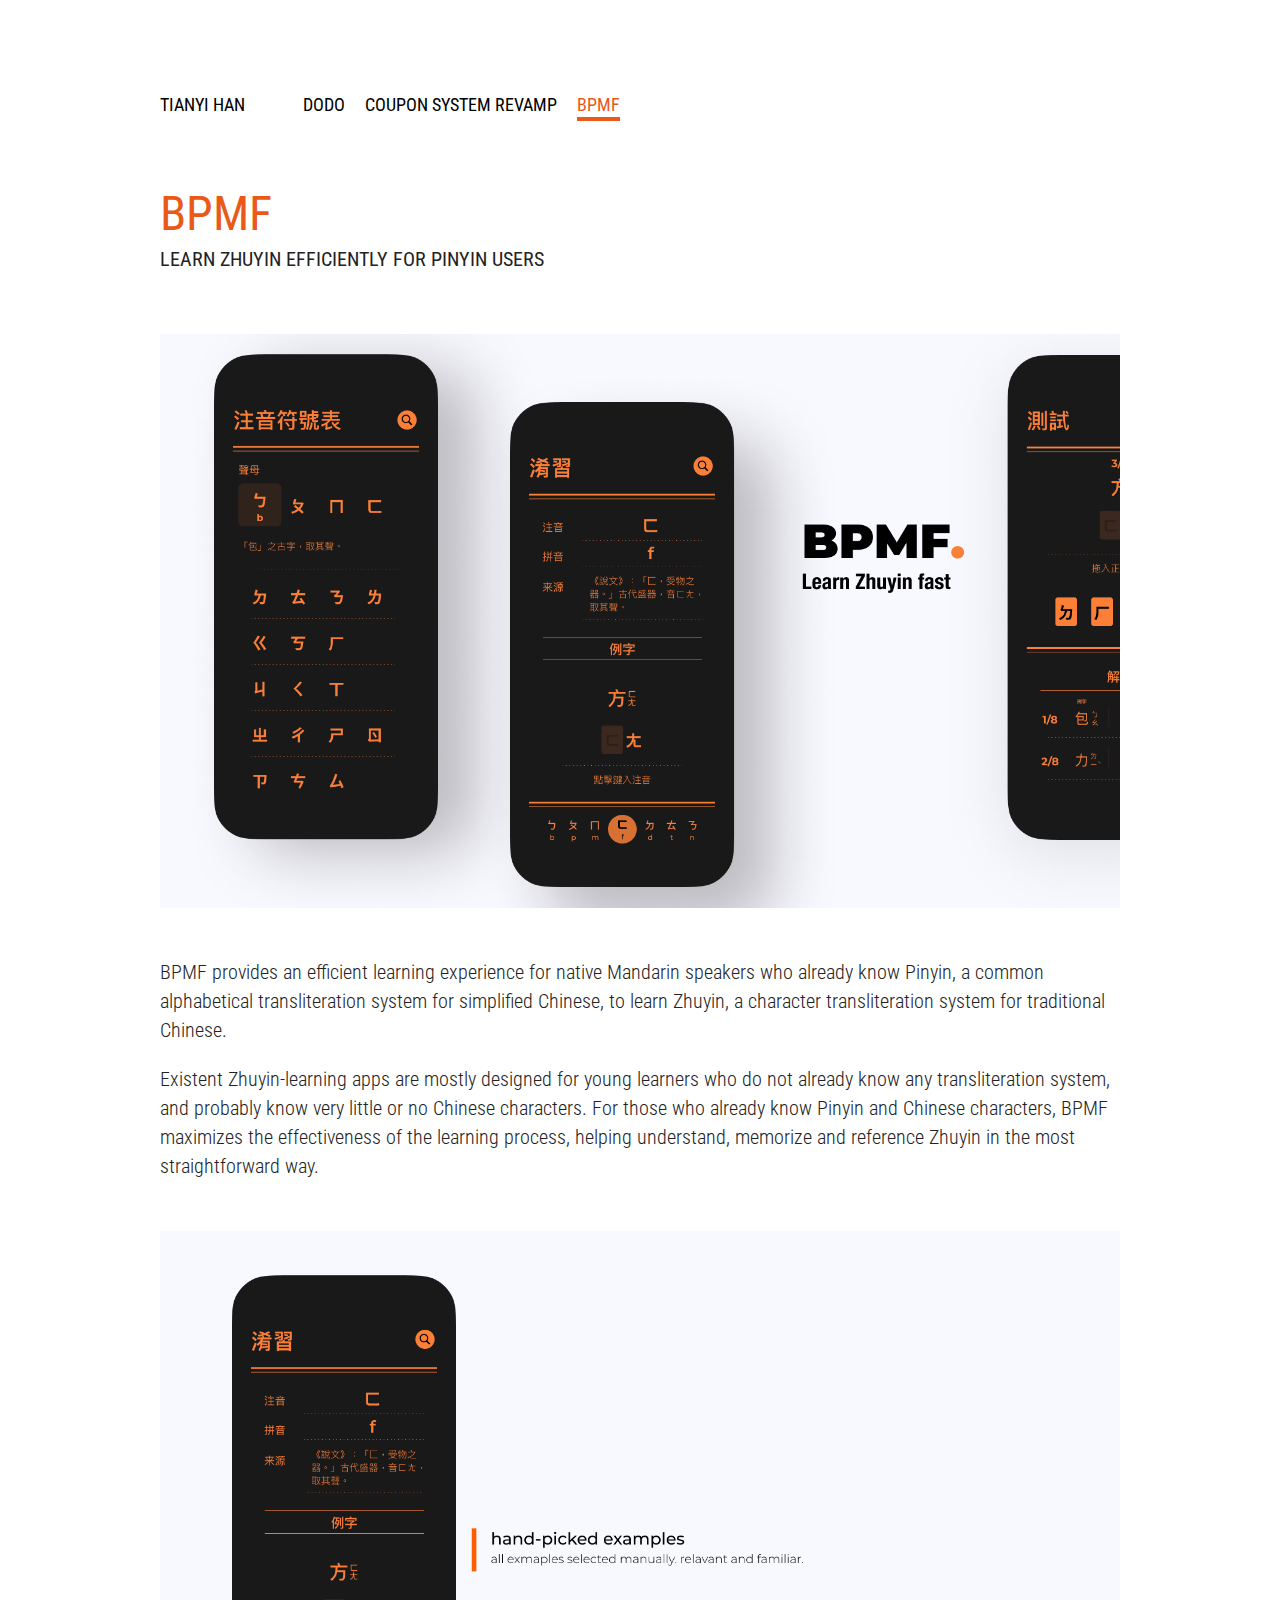
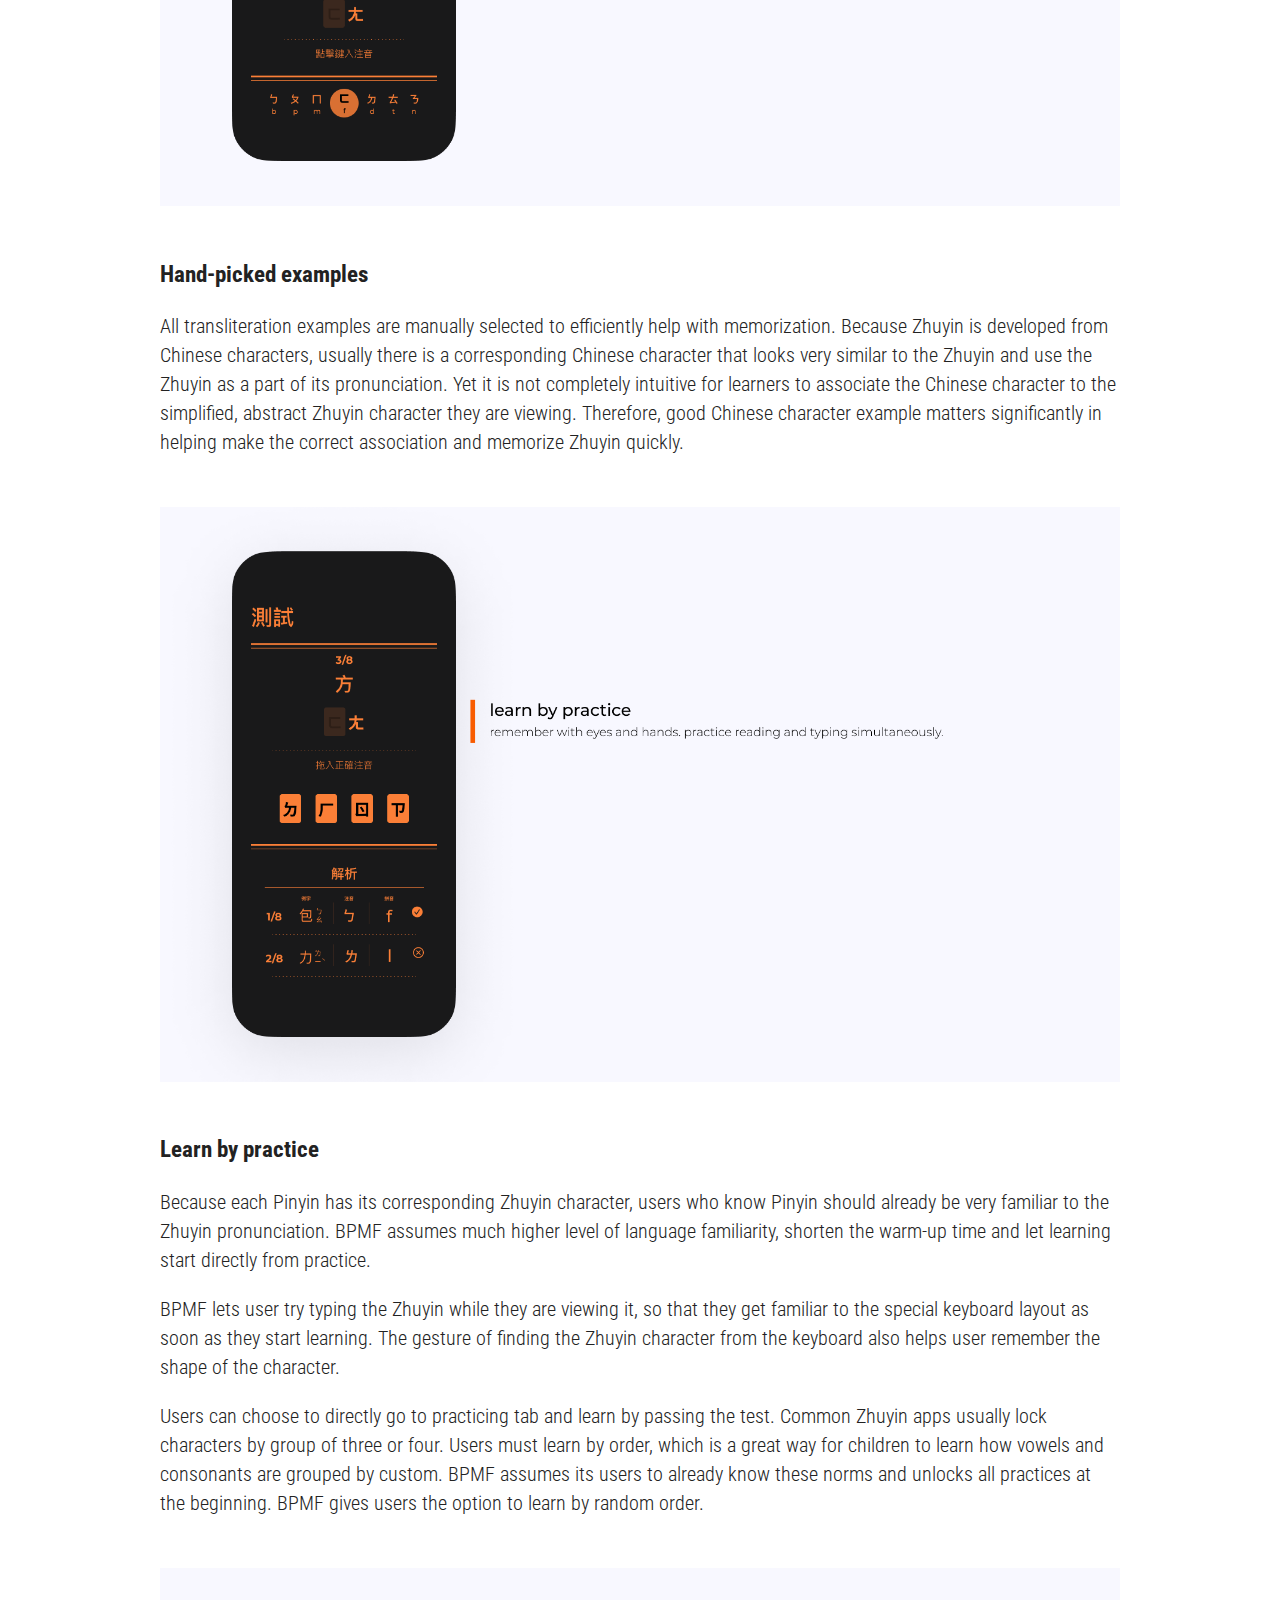
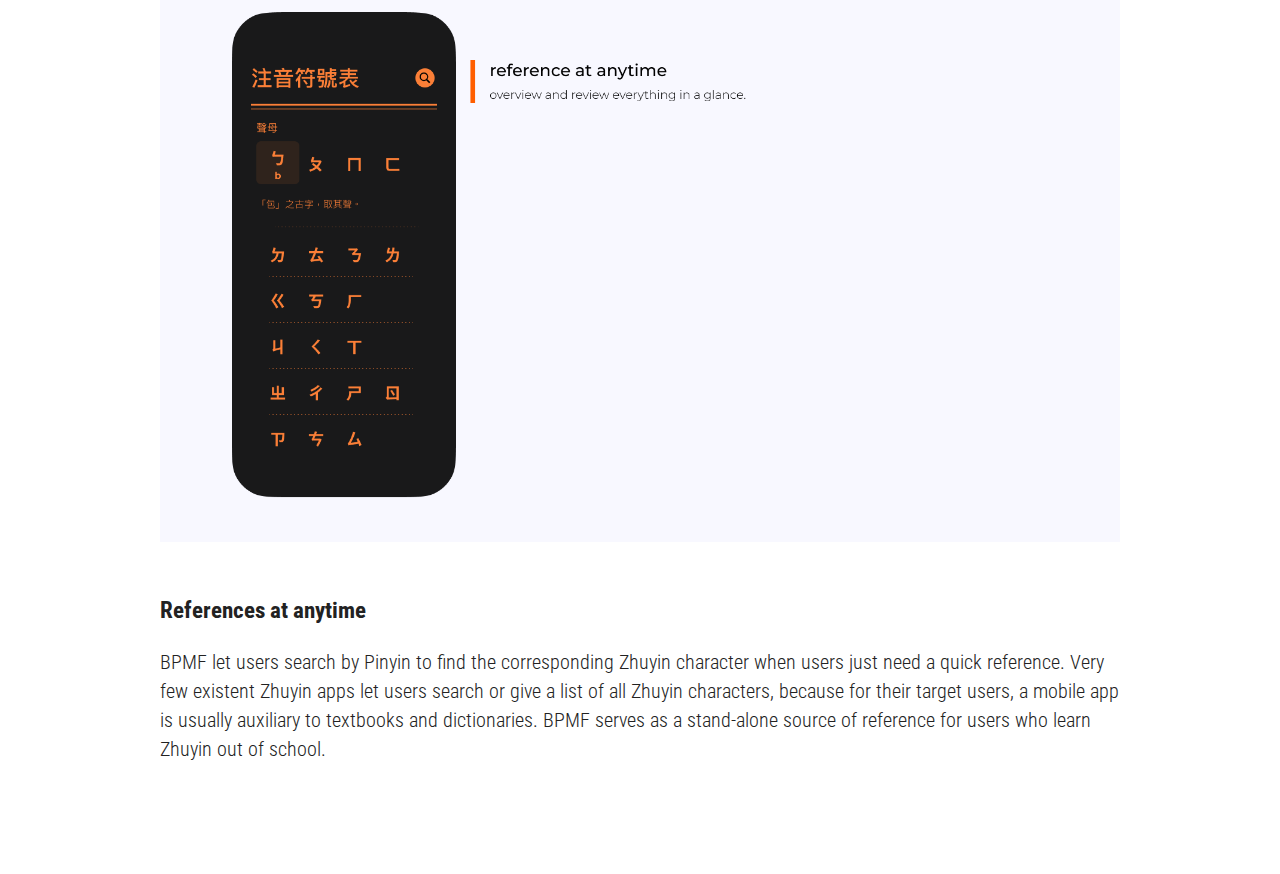
==== bepemefe.html @ 2b5ddfd1 "Added BPMF and Coupon page" ====
<!doctype html>
<html lang="en">
<head>
  <meta charset="utf-8">
  <meta http-equiv="X-UA-Compatible" content="IE=edge,chrome=1">
  <meta name="viewport" content="user-scalable=no, width=device-width">
  <title>BPMF « Tianyi Han</title>

  <link rel="stylesheet" href="style.css?v=0">

  <link rel="preconnect" href="https://fonts.googleapis.com"> 
  <link rel="preconnect" href="https://fonts.gstatic.com" crossorigin> 
  <link href="https://fonts.googleapis.com/css2?family=Roboto+Condensed:wght@300;400&display=swap" rel="stylesheet">
</head>
<body>
  <nav class="top clearfix">
    <h1><a href="index.html"><span class="arrow">← </span>Tianyi Han</a></h1>
    <ul>
      <li><a href="dodo.html">DODO</a></li>
      <li><a href="coupon.html">Coupon System Revamp</a></li>
      <li><a class="current" href="bepemefe.html">BPMF</a></li>
    </ul>
  </nav>

  <article>
    <h1>BPMF</h1>
    <h2>Learn Zhuyin efficiently for Pinyin users</h2>
    <img src="images/BPMF-Cover.png" alt="Cover image with BPMF design mockups for BPMF interfaces.">
    <p>BPMF provides an efficient learning experience for native Mandarin speakers who already know Pinyin, a common alphabetical transliteration system for simplified Chinese, to learn Zhuyin, a character transliteration system for traditional Chinese.</p>
    <p>Existent Zhuyin-learning apps are mostly designed for young learners who do not already know any transliteration system, and probably know very little or no Chinese characters. For those who already know Pinyin and Chinese characters, BPMF maximizes the effectiveness of the learning process, helping understand, memorize and reference Zhuyin in the most straightforward way.</p>
    <img src="images/BPMF-1.png" alt="A design mockup to show BPMF's learning tab interface.">
    <h3>Hand-picked examples</h3>
    <p>All transliteration examples are manually selected to efficiently help with memorization. Because Zhuyin is developed from Chinese characters, usually there is a corresponding Chinese character that looks very similar to the Zhuyin and use the Zhuyin as a part of its pronunciation. Yet it is not completely intuitive for learners to associate the Chinese character to the simplified, abstract Zhuyin character they are viewing. Therefore, good Chinese character example matters significantly in helping make the correct association and memorize Zhuyin quickly.</p>
    <img src="images/BPMF-2.png" alt="A design mockup to show BPMF's practice tab interface.">
    <h3>Learn by practice</h3>
    <p>Because each Pinyin has its corresponding Zhuyin character, users who know Pinyin should already be very familiar to the Zhuyin pronunciation. BPMF assumes much higher level of language familiarity, shorten the warm-up time and let learning start directly from practice.</p>
    <p>BPMF lets user try typing the Zhuyin while they are viewing it, so that they get familiar to the special keyboard layout as soon as they start learning. The gesture of finding the Zhuyin character from the keyboard also helps user remember the shape of the character. </p>
    <p>Users can choose to directly go to practicing tab and learn by passing the test. Common Zhuyin apps usually lock characters by group of three or four. Users must learn by order, which is a great way for children to learn how vowels and consonants are grouped by custom. BPMF assumes its users to already know these norms and unlocks all practices at the beginning. BPMF gives users the option to learn by random order.</p>
    <img src="images/BPMF-3.png" alt="A design mockup to show BPMF's reference tab interface.">
    <h3>References at anytime</h3>
    <p>BPMF let users search by Pinyin to find the corresponding Zhuyin character when users just need a quick reference. Very few existent Zhuyin apps let users search or give a list of all Zhuyin characters, because for their target users, a mobile app is usually auxiliary to textbooks and dictionaries. BPMF serves as a stand-alone source of reference for users who learn Zhuyin out of school.</p>
    </article>
</body>
</html>
---- style.css ----
/* =============================================================================
   HTML5 Boilerplate CSS: h5bp.com/css
   ========================================================================== */

article, aside, details, figcaption, figure, footer, header, hgroup, nav, section { display: block; }
audio, canvas, video { display: inline-block; *display: inline; *zoom: 1; }
audio:not([controls]) { display: none; }
[hidden] { display: none; }

html { font-size: 100%; -webkit-text-size-adjust: 100%; -ms-text-size-adjust: 100%; }
html, button, input, select, textarea { font-family: sans-serif; color: #222; }
body { margin: 0; font-size: 1em; line-height: 1.4; }

::-moz-selection { background: #EA5918; color: rgba(255, 255, 255, 0.85); text-shadow: none; }
::selection { background: #EA5918; color: rgba(255, 255, 255, 0.85); text-shadow: none; }

a { color: #EA5918; text-decoration: none; }
a:visited { color: #EA5918; }
a:hover { color: #FF8938; }
a:focus { outline: thin dotted; }
a:hover, a:active { outline: 0; }

abbr[title] { border-bottom: 1px dotted; text-decoration: none; cursor: help; }
b, strong { font-weight: bold; }
blockquote { margin: 1em 40px; }
dfn { font-style: italic; }
hr { display: block; height: 1px; border: 0; border-top: 1px solid #ccc; margin: 1em 0; padding: 0; }
ins { background: #ff9; color: #000; text-decoration: none; }
mark { background: #ff0; color: #000; font-style: italic; font-weight: bold; }
pre, code, kbd, samp { font-family: monospace, serif; _font-family: 'courier new', monospace; font-size: 1em; }
pre { white-space: pre; white-space: pre-wrap; word-wrap: break-word; }
q { quotes: none; }
q:before, q:after { content: ""; content: none; }
small { font-size: 85%; }

sub, sup { font-size: 75%; line-height: 0; position: relative; vertical-align: baseline; }
sup { top: -0.5em; }
sub { bottom: -0.25em; }

ul, ol { margin: 1em 0; padding: 0 0 0 40px; }
dd { margin: 0 0 0 40px; }
nav ul, nav ol { list-style: none; list-style-image: none; margin: 0; padding: 0; }

img { border: 0; -ms-interpolation-mode: bicubic; vertical-align: middle; }

svg:not(:root) { overflow: hidden; }

figure { margin: 0; }

form { margin: 0; }
fieldset { border: 0; margin: 0; padding: 0; }
label { cursor: pointer; }
legend { border: 0; *margin-left: -7px; padding: 0; white-space: normal; }
button, input, select, textarea { font-size: 100%; margin: 0; vertical-align: baseline; *vertical-align: middle; }
button, input { line-height: normal; }
button, input[type="button"], input[type="reset"], input[type="submit"] { cursor: pointer; -webkit-appearance: button; *overflow: visible; }
button[disabled], input[disabled] { cursor: default; }
input[type="checkbox"], input[type="radio"] { box-sizing: border-box; padding: 0; *width: 13px; *height: 13px; }
input[type="search"] { -webkit-appearance: textfield; -moz-box-sizing: content-box; -webkit-box-sizing: content-box; box-sizing: content-box; }
input[type="search"]::-webkit-search-decoration, input[type="search"]::-webkit-search-cancel-button { -webkit-appearance: none; }
button::-moz-focus-inner, input::-moz-focus-inner { border: 0; padding: 0; }
textarea { overflow: auto; vertical-align: top; resize: vertical; }
input:valid, textarea:valid {  }
input:invalid, textarea:invalid { background-color: #f0dddd; }

table { border-collapse: collapse; border-spacing: 0; }
td { vertical-align: top; }


/* ===== Primary Styles ========================================================
   Author: Tianyi Han
   ========================================================================== */
html {
  width: 100%;
  height: 100%;
}

body {
  width: auto;
  max-width: 960px;
  margin: auto;
  padding: 90px;
  font-family: 'Roboto Condensed', system-ui, sans-serif;
  font-weight: 300;
  font-size: 20px;
  line-height: 29px;
}

body#index {
  display: flex;
  height: 100%;
  align-items: center;
  padding-top: 0;
  padding-bottom: 0;
}

nav {
  font-weight: 400;
  text-transform: uppercase;
}
nav h1 {
  float: left;
  margin: 0;
  color: #EA5918;
  font-size: 48px;
  font-weight: 400;
}
nav.top h1 {
  font-size: 18px;
}
nav ul {
  float: left;
  margin: 0 0 0 48px;
}
nav li {
  list-style: none;
  padding: 0;
  margin: 2px 20px 0px 36px;
  float: left;
  font-size: 24px;
}
nav.top li {
  font-size: 18px;
  margin: 2px 10px 0px 10px;
  margin-top: 0;
}
nav a {
  padding: 2px 8px;
}
nav a,
nav a:hover,
nav a:visited {
  color: black;
}
nav.top a {
  padding: 2px 0;
}
nav.top a .arrow {
  display: none;
}
nav.top a.current {
  color: #EA5918;
  border-bottom: 4px solid #EA5918;
}
nav a:hover {
  border-bottom: 4px solid #EA5918;
}

article {
  margin-top: 80px;
}
article h1 {
  color: #EA5918;
  font-weight: 400;
  text-transform: uppercase;
  font-size: 48px;
  margin: 0;
}
article h2 {
  font-weight: 400;
  text-transform: uppercase;
  font-size: 20px;
  margin-bottom: 30px;
}
article img {
  width: 100%;
  margin: 1.5em 0;
}


/* =============================================================================
   Media Queries
   ========================================================================== */

@media only screen and (max-width: 960px) {
}

@media only screen and (max-width: 600px) {
  body {
    font-size: 18px;
    line-height: 26px;
    padding: 30px;
  }
  nav h1 {
    float: unset;
    font-size: 24px;
    margin-bottom: 40px;
  }
  nav ul {
    float: unset;
    margin: 0;
    text-indent: 0;
  }
  nav li {
    float: unset;
    font-size: 18px;
    margin: 8px 0;
  }
  nav a {
    padding: 2px 0;
  }
  nav.top a .arrow {
    display: unset;
  }
  nav.top ul {
    display: none;
  }

  article {
    margin-top: 40px;
  }
  article h1 {
    font-size: 28px;
  }
  article h2 {
    font-size: 14px;
    margin-top: 0;
  }
}

/* Touch Screen */
@media (pointer: coarse) {
}

@media (prefers-color-scheme:dark) {
}

/* =============================================================================
   Non-Semantic Helper Classes
   ========================================================================== */

.ir { display: block; border: 0; text-indent: -999em; overflow: hidden; background-color: transparent; background-repeat: no-repeat; text-align: left; direction: ltr; *line-height: 0; }
.ir br { display: none; }
.hidden { display: none !important; visibility: hidden; }
.visuallyhidden { border: 0; clip: rect(0 0 0 0); height: 1px; margin: -1px; overflow: hidden; padding: 0; position: absolute; width: 1px; }
.visuallyhidden.focusable:active, .visuallyhidden.focusable:focus { clip: auto; height: auto; margin: 0; overflow: visible; position: static; width: auto; }
.invisible { visibility: hidden; }
.clearfix:before, .clearfix:after { content: ""; display: table; }
.clearfix:after { clear: both; }
.clearfix { *zoom: 1; }

/* =============================================================================
   Print Styles
   ========================================================================== */

@media print {
  * { background: transparent !important; color: black !important; box-shadow:none !important; text-shadow: none !important; filter:none !important; -ms-filter: none !important; } /* Black prints faster: h5bp.com/s */
  a, a:visited { text-decoration: underline; }
  a[href]:after { content: " (" attr(href) ")"; }
  abbr[title]:after { content: " (" attr(title) ")"; }
  .ir a:after, a[href^="javascript:"]:after, a[href^="#"]:after { content: ""; }  /* Don't show links for images, or javascript/internal links */
  pre, blockquote { border: 1px solid #999; page-break-inside: avoid; }
  thead { display: table-header-group; } /* h5bp.com/t */
  tr, img { page-break-inside: avoid; }
  img { max-width: 100% !important; }
  @page { margin: 0.5cm; }
  p, h2, h3 { orphans: 3; widows: 3; }
  h2, h3 { page-break-after: avoid; }
}
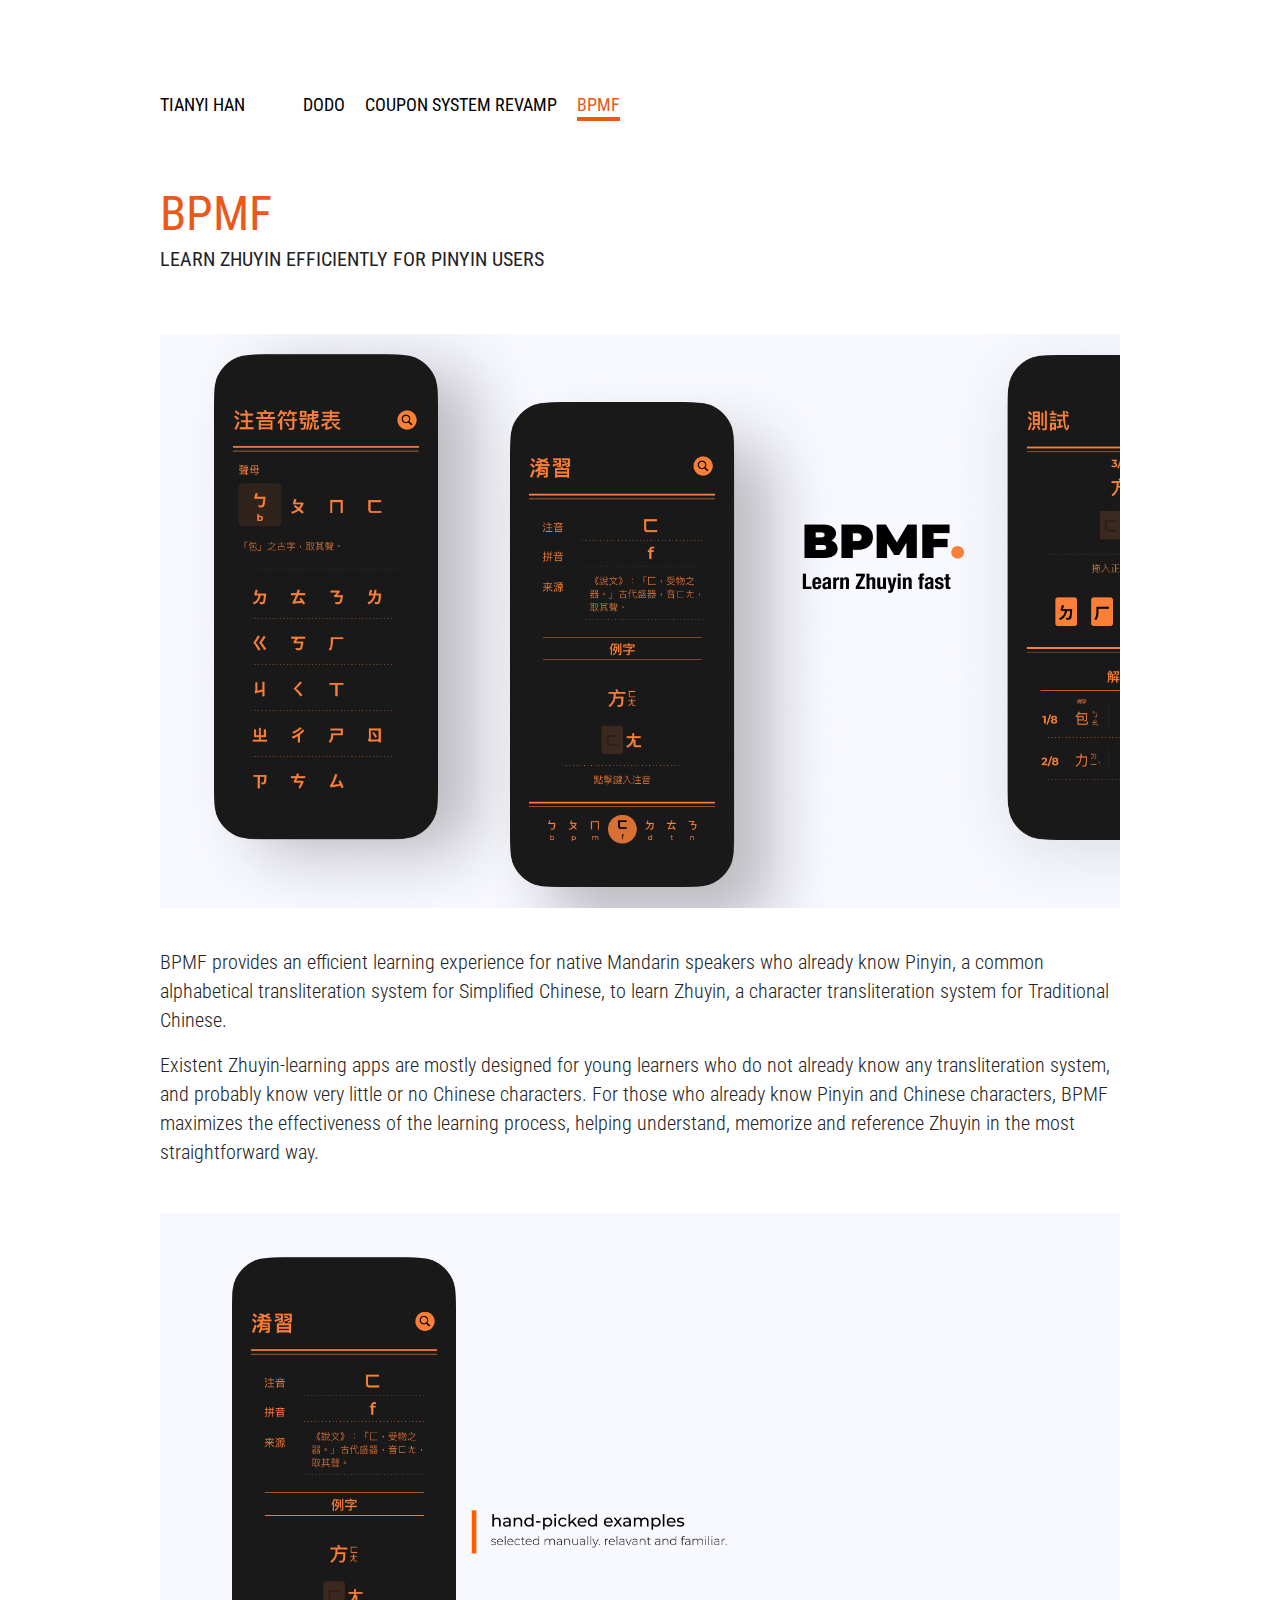
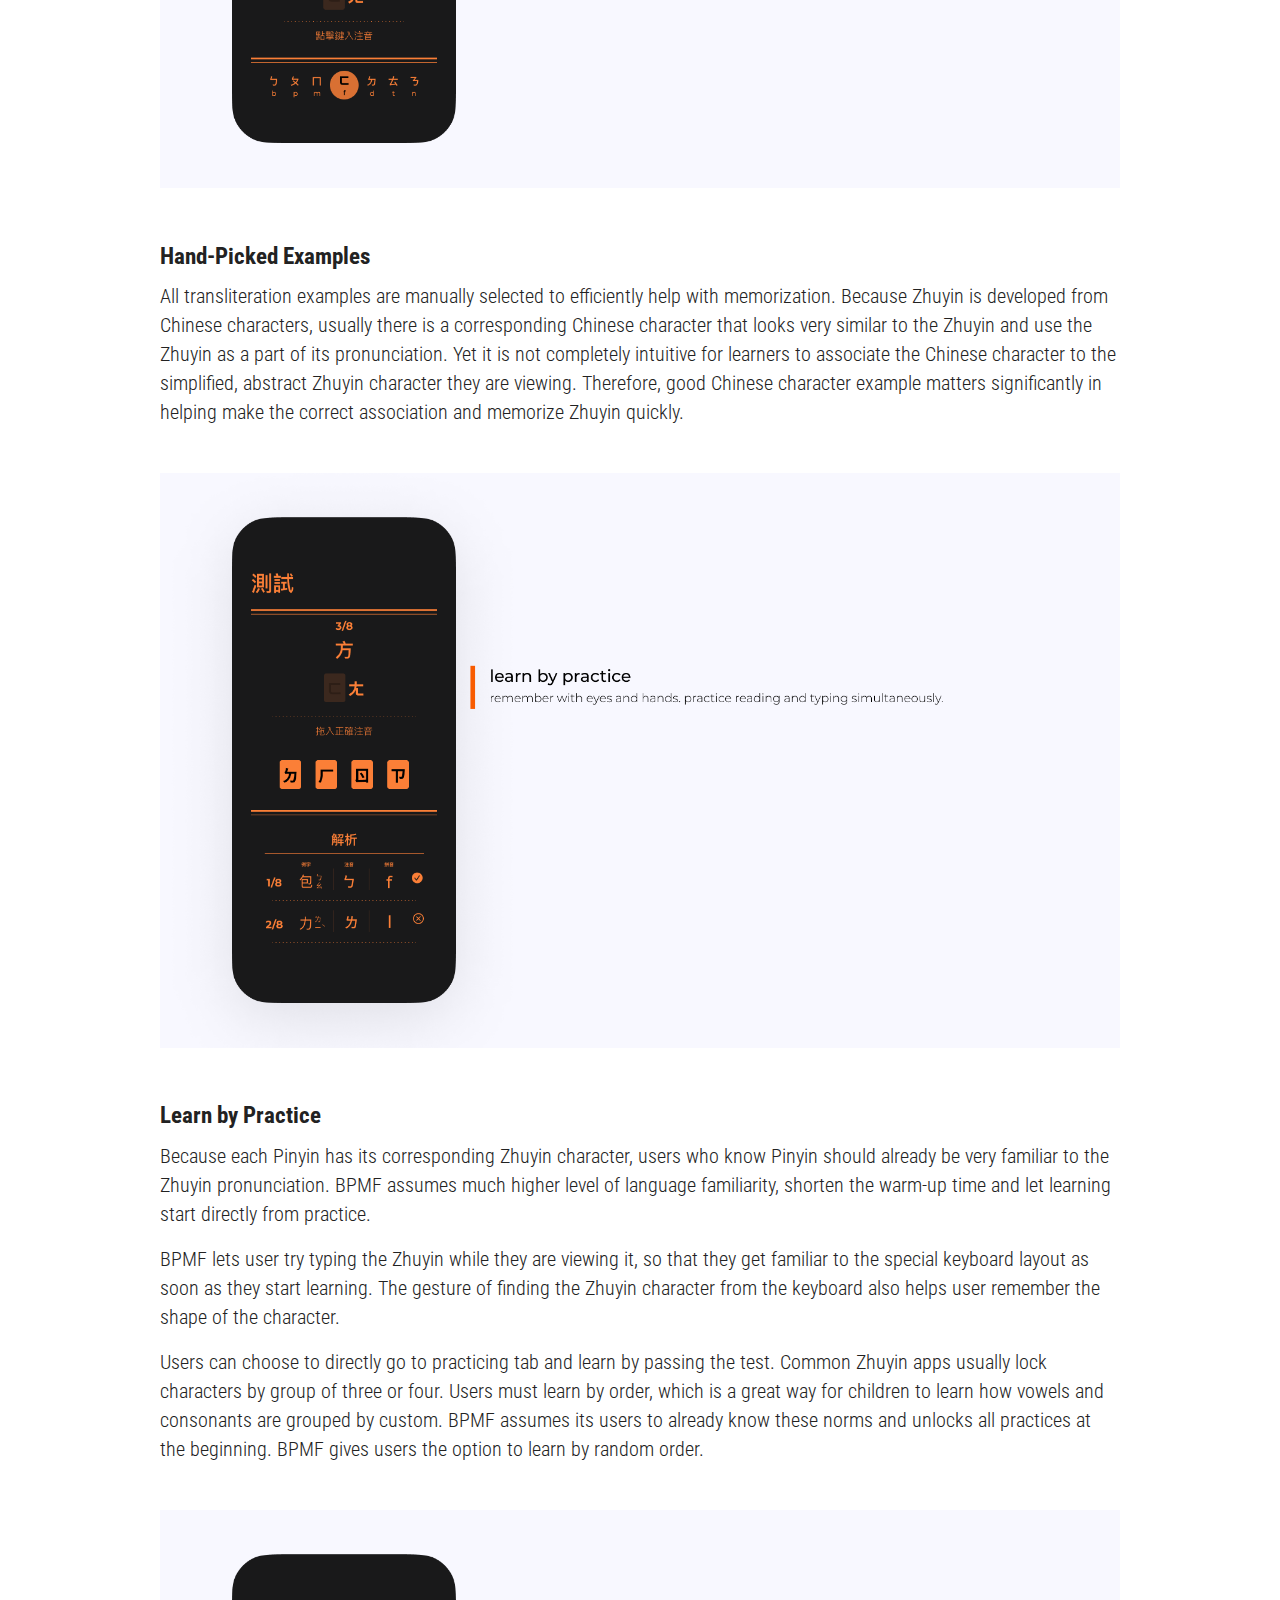
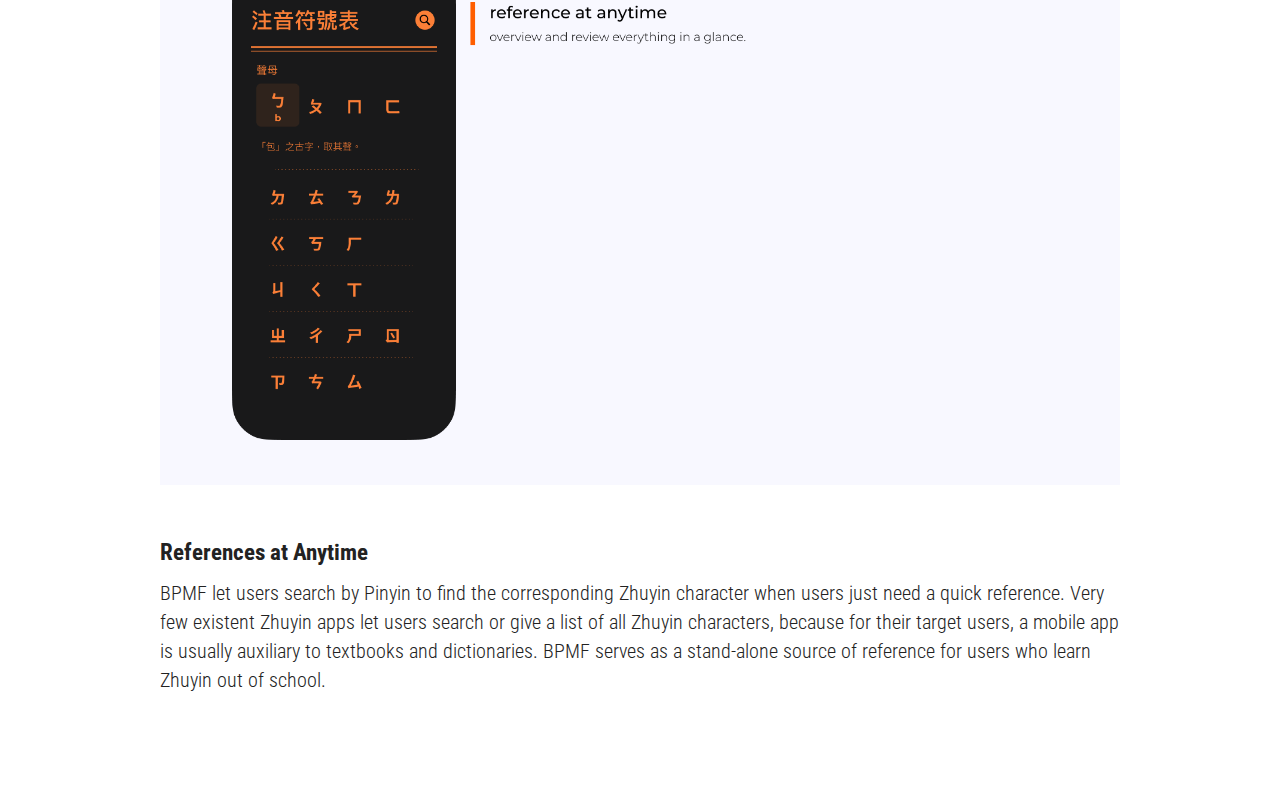
==== commit e5aa56c0: "Fix typos" ====
--- a/bepemefe.html
+++ b/bepemefe.html
@@ -10,7 +10,7 @@
 
   <link rel="preconnect" href="https://fonts.googleapis.com"> 
   <link rel="preconnect" href="https://fonts.gstatic.com" crossorigin> 
-  <link href="https://fonts.googleapis.com/css2?family=Roboto+Condensed:wght@300;400&display=swap" rel="stylesheet">
+  <link href="https://fonts.googleapis.com/css2?family=Roboto+Condensed:wght@300;400;700&display=swap" rel="stylesheet">
 </head>
 <body>
   <nav class="top clearfix">
@@ -26,19 +26,19 @@
     <h1>BPMF</h1>
     <h2>Learn Zhuyin efficiently for Pinyin users</h2>
     <img src="images/BPMF-Cover.png" alt="Cover image with BPMF design mockups for BPMF interfaces.">
-    <p>BPMF provides an efficient learning experience for native Mandarin speakers who already know Pinyin, a common alphabetical transliteration system for simplified Chinese, to learn Zhuyin, a character transliteration system for traditional Chinese.</p>
+    <p>BPMF provides an efficient learning experience for native Mandarin speakers who already know Pinyin, a common alphabetical transliteration system for Simplified Chinese, to learn Zhuyin, a character transliteration system for Traditional Chinese.</p>
     <p>Existent Zhuyin-learning apps are mostly designed for young learners who do not already know any transliteration system, and probably know very little or no Chinese characters. For those who already know Pinyin and Chinese characters, BPMF maximizes the effectiveness of the learning process, helping understand, memorize and reference Zhuyin in the most straightforward way.</p>
     <img src="images/BPMF-1.png" alt="A design mockup to show BPMF's learning tab interface.">
-    <h3>Hand-picked examples</h3>
+    <h3>Hand-Picked Examples</h3>
     <p>All transliteration examples are manually selected to efficiently help with memorization. Because Zhuyin is developed from Chinese characters, usually there is a corresponding Chinese character that looks very similar to the Zhuyin and use the Zhuyin as a part of its pronunciation. Yet it is not completely intuitive for learners to associate the Chinese character to the simplified, abstract Zhuyin character they are viewing. Therefore, good Chinese character example matters significantly in helping make the correct association and memorize Zhuyin quickly.</p>
     <img src="images/BPMF-2.png" alt="A design mockup to show BPMF's practice tab interface.">
-    <h3>Learn by practice</h3>
+    <h3>Learn by Practice</h3>
     <p>Because each Pinyin has its corresponding Zhuyin character, users who know Pinyin should already be very familiar to the Zhuyin pronunciation. BPMF assumes much higher level of language familiarity, shorten the warm-up time and let learning start directly from practice.</p>
     <p>BPMF lets user try typing the Zhuyin while they are viewing it, so that they get familiar to the special keyboard layout as soon as they start learning. The gesture of finding the Zhuyin character from the keyboard also helps user remember the shape of the character. </p>
     <p>Users can choose to directly go to practicing tab and learn by passing the test. Common Zhuyin apps usually lock characters by group of three or four. Users must learn by order, which is a great way for children to learn how vowels and consonants are grouped by custom. BPMF assumes its users to already know these norms and unlocks all practices at the beginning. BPMF gives users the option to learn by random order.</p>
     <img src="images/BPMF-3.png" alt="A design mockup to show BPMF's reference tab interface.">
-    <h3>References at anytime</h3>
+    <h3>References at Anytime</h3>
     <p>BPMF let users search by Pinyin to find the corresponding Zhuyin character when users just need a quick reference. Very few existent Zhuyin apps let users search or give a list of all Zhuyin characters, because for their target users, a mobile app is usually auxiliary to textbooks and dictionaries. BPMF serves as a stand-alone source of reference for users who learn Zhuyin out of school.</p>
     </article>
 </body>
-</html>+</html>
--- a/style.css
+++ b/style.css
@@ -162,6 +162,13 @@
   font-size: 20px;
   margin-bottom: 30px;
 }
+article h3 {
+  margin-bottom: 0.5em;
+}
+article p {
+  margin-top: 0.5em;
+  margin-bottom: 0.8em;
+}
 article img {
   width: 100%;
   margin: 1.5em 0;
